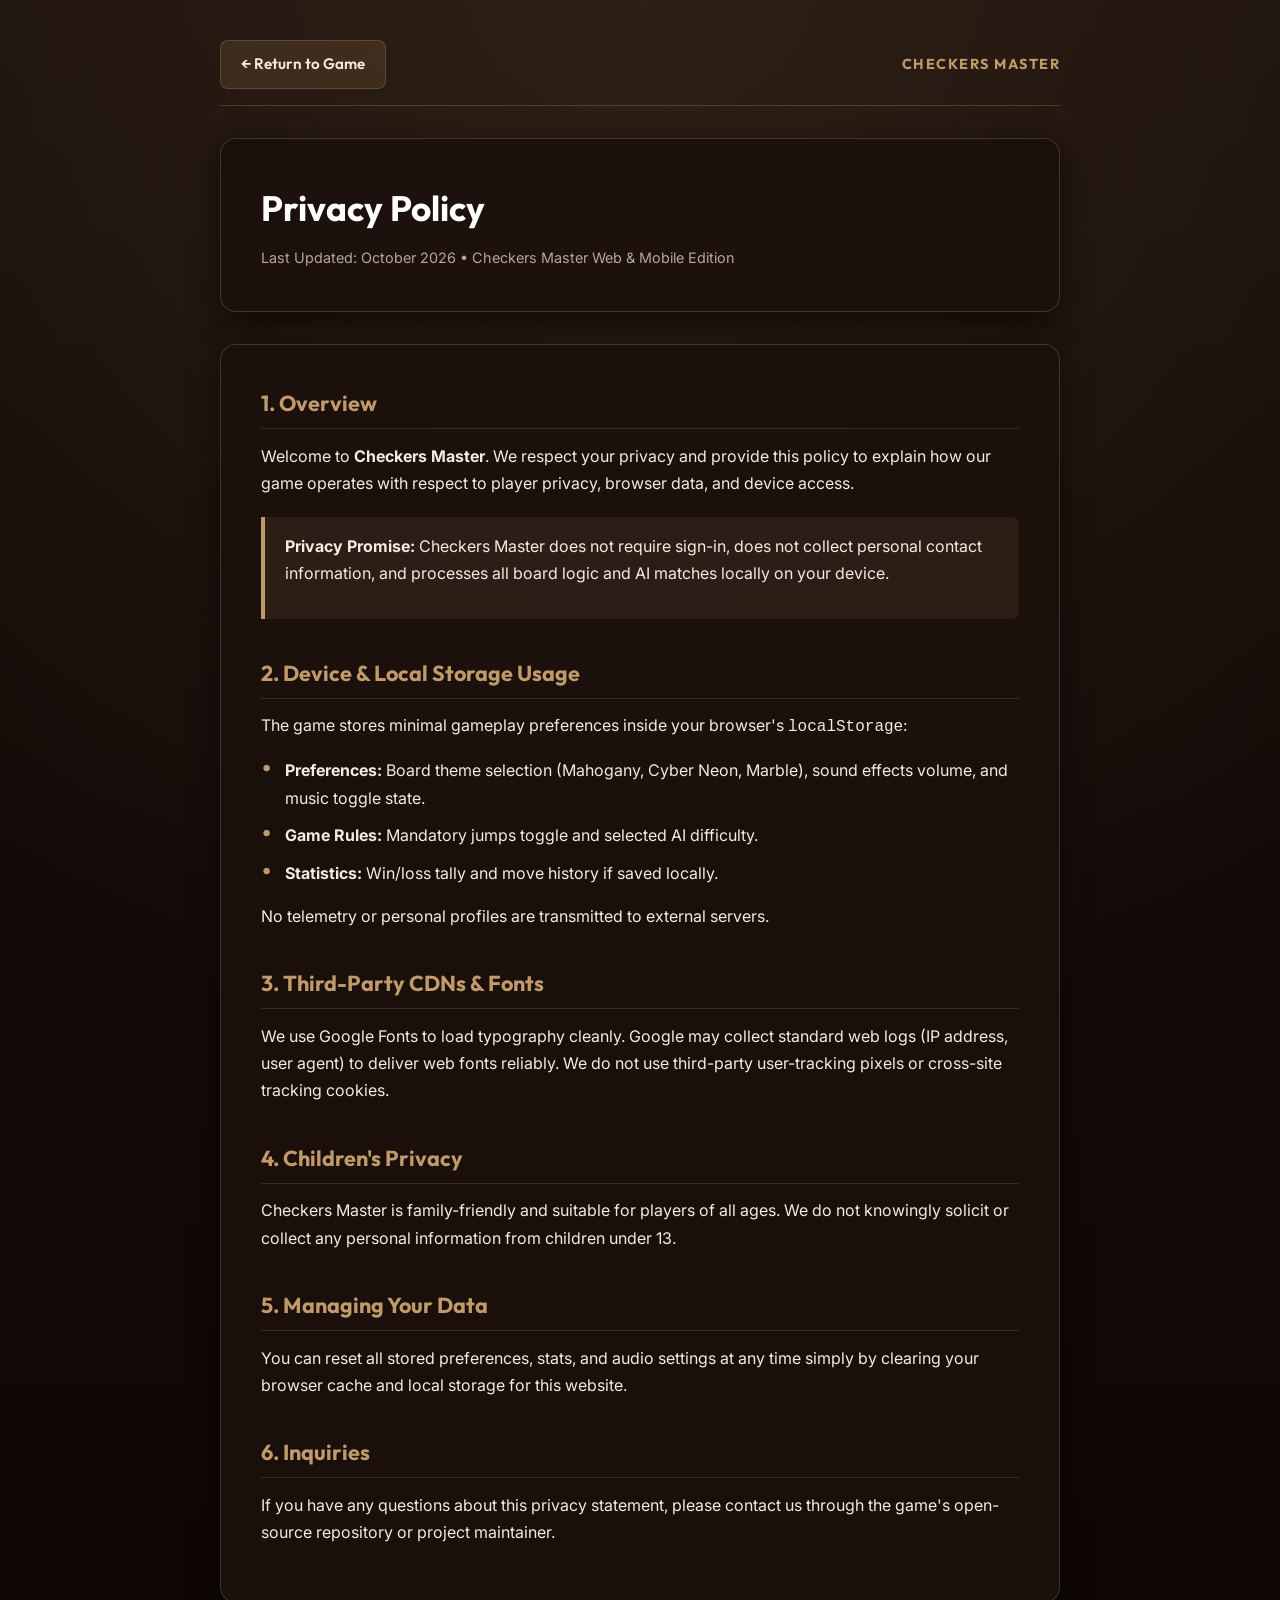
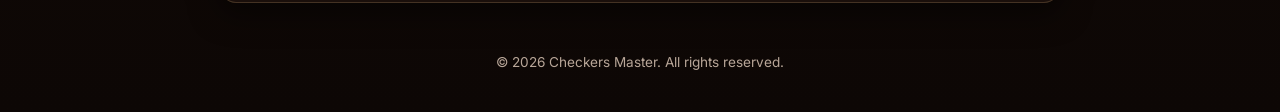
==== privacy/index.html @ 2ce75b50 "feat: add privacy policy page and link to main menu" ====
<!DOCTYPE html>
<html lang="en">
<head>
    <meta charset="UTF-8" />
    <meta name="viewport" content="width=device-width, initial-scale=1.0, maximum-scale=5.0" />
    <meta name="theme-color" content="#140c08" />
    <title>Privacy Policy - Checkers Master</title>
    
    <!-- Google Fonts -->
    <link rel="preconnect" href="https://fonts.googleapis.com" />
    <link rel="preconnect" href="https://fonts.gstatic.com" crossorigin />
    <link href="https://fonts.googleapis.com/css2?family=Outfit:wght@400;600;700;800&family=Inter:wght@400;500;600;700&display=swap" rel="stylesheet" />

    <style>
        :root {
            --bg-color: #140c08;
            --card-bg: rgba(28, 17, 12, 0.92);
            --border-color: rgba(193, 154, 107, 0.25);
            --accent-gold: #c19a6b;
            --accent-wood: #8b5a2b;
            --text-main: #f5ebe0;
            --text-muted: #b8a698;
            --font-display: 'Outfit', sans-serif;
            --font-body: 'Inter', sans-serif;
        }

        * {
            box-sizing: border-box;
            margin: 0;
            padding: 0;
        }

        body {
            background-color: var(--bg-color);
            background-image: 
                radial-gradient(circle at 50% 0%, rgba(193, 154, 107, 0.12) 0%, transparent 60%),
                linear-gradient(to bottom, #190f0a, #0d0705);
            color: var(--text-main);
            font-family: var(--font-body);
            line-height: 1.7;
            min-height: 100vh;
            padding: 2.5rem 1rem;
        }

        .container {
            max-width: 840px;
            margin: 0 auto;
        }

        .nav-bar {
            display: flex;
            align-items: center;
            justify-content: space-between;
            margin-bottom: 2rem;
            padding-bottom: 1rem;
            border-bottom: 1px solid var(--border-color);
        }

        .btn-back {
            display: inline-flex;
            align-items: center;
            gap: 0.5rem;
            padding: 0.65rem 1.25rem;
            background: rgba(193, 154, 107, 0.15);
            color: var(--text-main);
            border: 1px solid var(--border-color);
            border-radius: 8px;
            font-family: var(--font-display);
            font-weight: 600;
            text-decoration: none;
            font-size: 0.95rem;
            transition: all 0.2s ease;
        }

        .btn-back:hover {
            background: rgba(193, 154, 107, 0.28);
            transform: translateX(-3px);
        }

        .brand-badge {
            font-family: var(--font-display);
            font-size: 0.9rem;
            text-transform: uppercase;
            letter-spacing: 1.5px;
            color: var(--accent-gold);
            font-weight: 700;
        }

        .header-card {
            background: var(--card-bg);
            border: 1px solid var(--border-color);
            border-radius: 16px;
            padding: 2.5rem;
            margin-bottom: 2rem;
            box-shadow: 0 10px 30px rgba(0, 0, 0, 0.6);
            backdrop-filter: blur(10px);
        }

        .header-card h1 {
            font-family: var(--font-display);
            font-size: 2.2rem;
            color: #ffffff;
            margin-bottom: 0.5rem;
        }

        .header-meta {
            color: var(--text-muted);
            font-size: 0.9rem;
        }

        .content-card {
            background: var(--card-bg);
            border: 1px solid var(--border-color);
            border-radius: 16px;
            padding: 2.5rem;
            box-shadow: 0 10px 30px rgba(0, 0, 0, 0.5);
            backdrop-filter: blur(10px);
        }

        .section {
            margin-bottom: 2.2rem;
        }

        .section:last-child {
            margin-bottom: 0;
        }

        .section h2 {
            font-family: var(--font-display);
            color: var(--accent-gold);
            font-size: 1.35rem;
            font-weight: 700;
            margin-bottom: 0.85rem;
            border-bottom: 1px solid rgba(193, 154, 107, 0.2);
            padding-bottom: 0.4rem;
        }

        .section p {
            margin-bottom: 1rem;
            font-size: 1rem;
        }

        .section ul {
            list-style: none;
            padding-left: 0;
            margin-bottom: 1rem;
        }

        .section ul li {
            position: relative;
            padding-left: 1.5rem;
            margin-bottom: 0.65rem;
        }

        .section ul li::before {
            content: "•";
            position: absolute;
            left: 0;
            color: var(--accent-gold);
            font-size: 1.3rem;
            line-height: 1;
        }

        .highlight-box {
            background: rgba(193, 154, 107, 0.1);
            border-left: 4px solid var(--accent-gold);
            padding: 1rem 1.25rem;
            border-radius: 0 8px 8px 0;
            margin: 1.25rem 0;
        }

        .footer {
            text-align: center;
            margin-top: 3rem;
            color: var(--text-muted);
            font-size: 0.85rem;
        }

        @media (max-width: 640px) {
            .header-card, .content-card {
                padding: 1.5rem;
            }
            .header-card h1 {
                font-size: 1.7rem;
            }
        }
    </style>
</head>
<body>
    <div class="container">
        <nav class="nav-bar">
            <a href="../" class="btn-back">← Return to Game</a>
            <div class="brand-badge">Checkers Master</div>
        </nav>

        <header class="header-card">
            <h1>Privacy Policy</h1>
            <div class="header-meta">Last Updated: October 2026 • Checkers Master Web & Mobile Edition</div>
        </header>

        <main class="content-card">
            <section class="section">
                <h2>1. Overview</h2>
                <p>Welcome to <strong>Checkers Master</strong>. We respect your privacy and provide this policy to explain how our game operates with respect to player privacy, browser data, and device access.</p>
                <div class="highlight-box">
                    <p><strong>Privacy Promise:</strong> Checkers Master does not require sign-in, does not collect personal contact information, and processes all board logic and AI matches locally on your device.</p>
                </div>
            </section>

            <section class="section">
                <h2>2. Device & Local Storage Usage</h2>
                <p>The game stores minimal gameplay preferences inside your browser's <code>localStorage</code>:</p>
                <ul>
                    <li><strong>Preferences:</strong> Board theme selection (Mahogany, Cyber Neon, Marble), sound effects volume, and music toggle state.</li>
                    <li><strong>Game Rules:</strong> Mandatory jumps toggle and selected AI difficulty.</li>
                    <li><strong>Statistics:</strong> Win/loss tally and move history if saved locally.</li>
                </ul>
                <p>No telemetry or personal profiles are transmitted to external servers.</p>
            </section>

            <section class="section">
                <h2>3. Third-Party CDNs & Fonts</h2>
                <p>We use Google Fonts to load typography cleanly. Google may collect standard web logs (IP address, user agent) to deliver web fonts reliably. We do not use third-party user-tracking pixels or cross-site tracking cookies.</p>
            </section>

            <section class="section">
                <h2>4. Children's Privacy</h2>
                <p>Checkers Master is family-friendly and suitable for players of all ages. We do not knowingly solicit or collect any personal information from children under 13.</p>
            </section>

            <section class="section">
                <h2>5. Managing Your Data</h2>
                <p>You can reset all stored preferences, stats, and audio settings at any time simply by clearing your browser cache and local storage for this website.</p>
            </section>

            <section class="section">
                <h2>6. Inquiries</h2>
                <p>If you have any questions about this privacy statement, please contact us through the game's open-source repository or project maintainer.</p>
            </section>
        </main>

        <footer class="footer">
            <p>&copy; 2026 Checkers Master. All rights reserved.</p>
        </footer>
    </div>
</body>
</html>
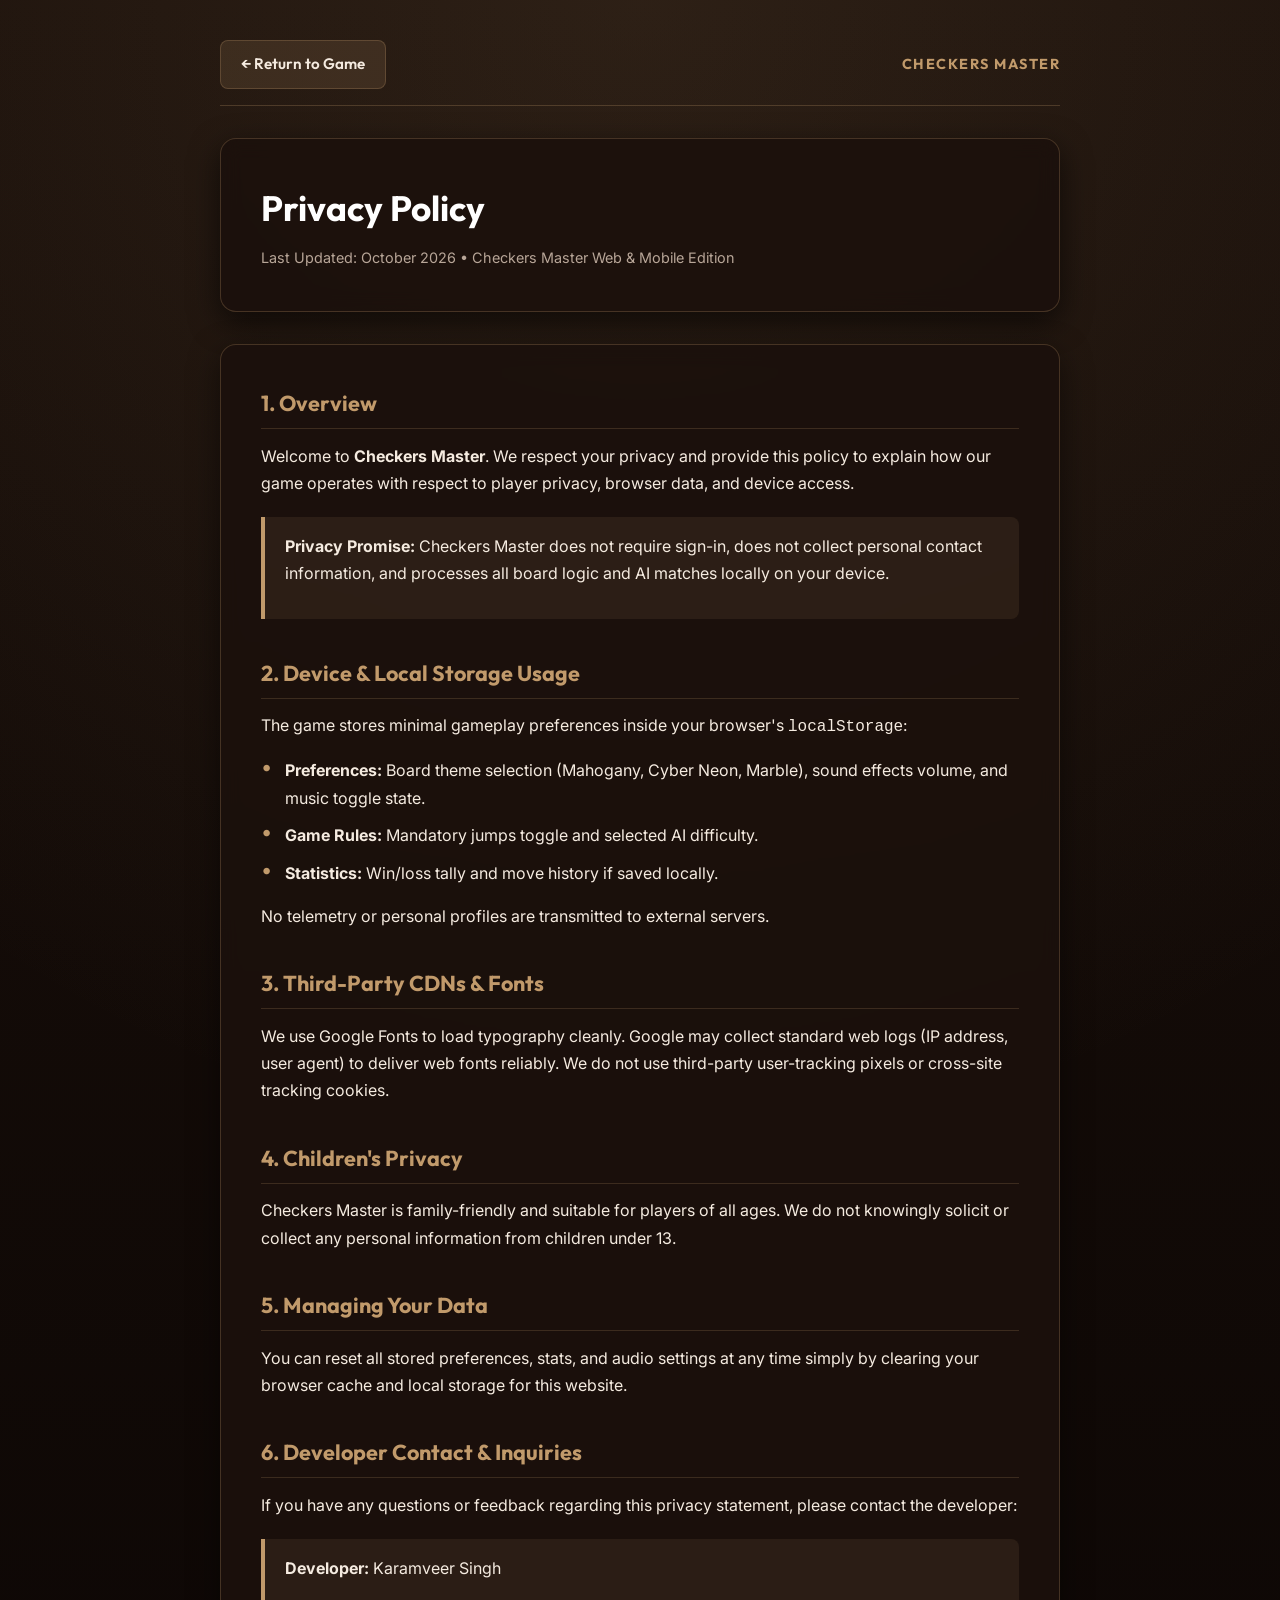
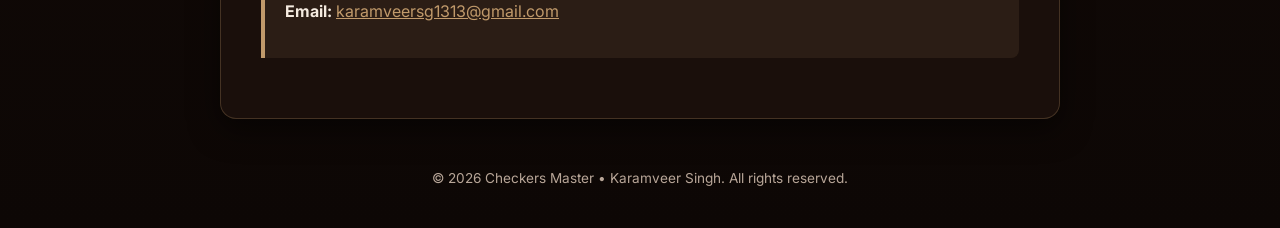
==== commit 633866f1: "feat: add privacy policy page for Checkers Master" ====
--- a/privacy/index.html
+++ b/privacy/index.html
@@ -234,13 +234,17 @@
             </section>
 
             <section class="section">
-                <h2>6. Inquiries</h2>
-                <p>If you have any questions about this privacy statement, please contact us through the game's open-source repository or project maintainer.</p>
+                <h2>6. Developer Contact & Inquiries</h2>
+                <p>If you have any questions or feedback regarding this privacy statement, please contact the developer:</p>
+                <div class="highlight-box">
+                    <p><strong>Developer:</strong> Karamveer Singh</p>
+                    <p style="margin-top: 0.35rem;"><strong>Email:</strong> <a href="mailto:karamveersg1313@gmail.com" style="color: var(--accent-gold); text-decoration: underline;">karamveersg1313@gmail.com</a></p>
+                </div>
             </section>
         </main>
 
         <footer class="footer">
-            <p>&copy; 2026 Checkers Master. All rights reserved.</p>
+            <p>&copy; 2026 Checkers Master &bull; Karamveer Singh. All rights reserved.</p>
         </footer>
     </div>
 </body>
